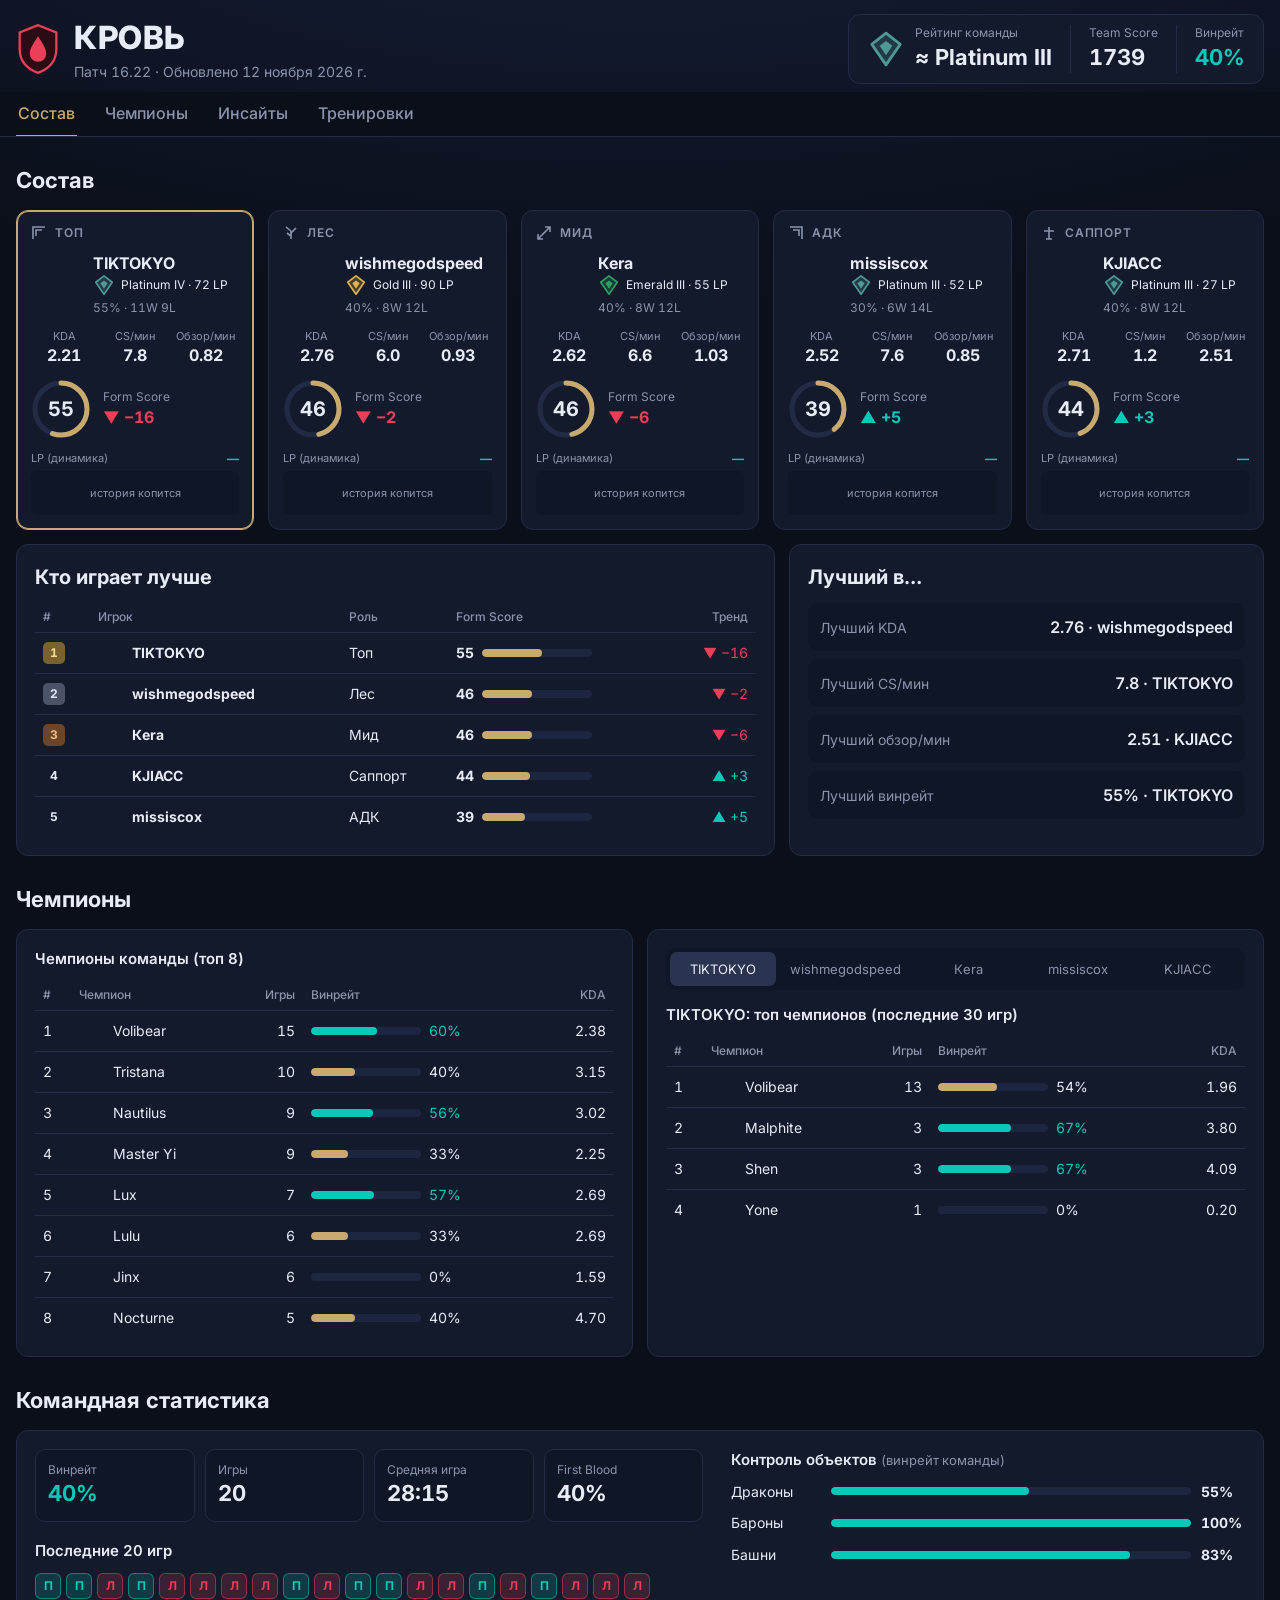
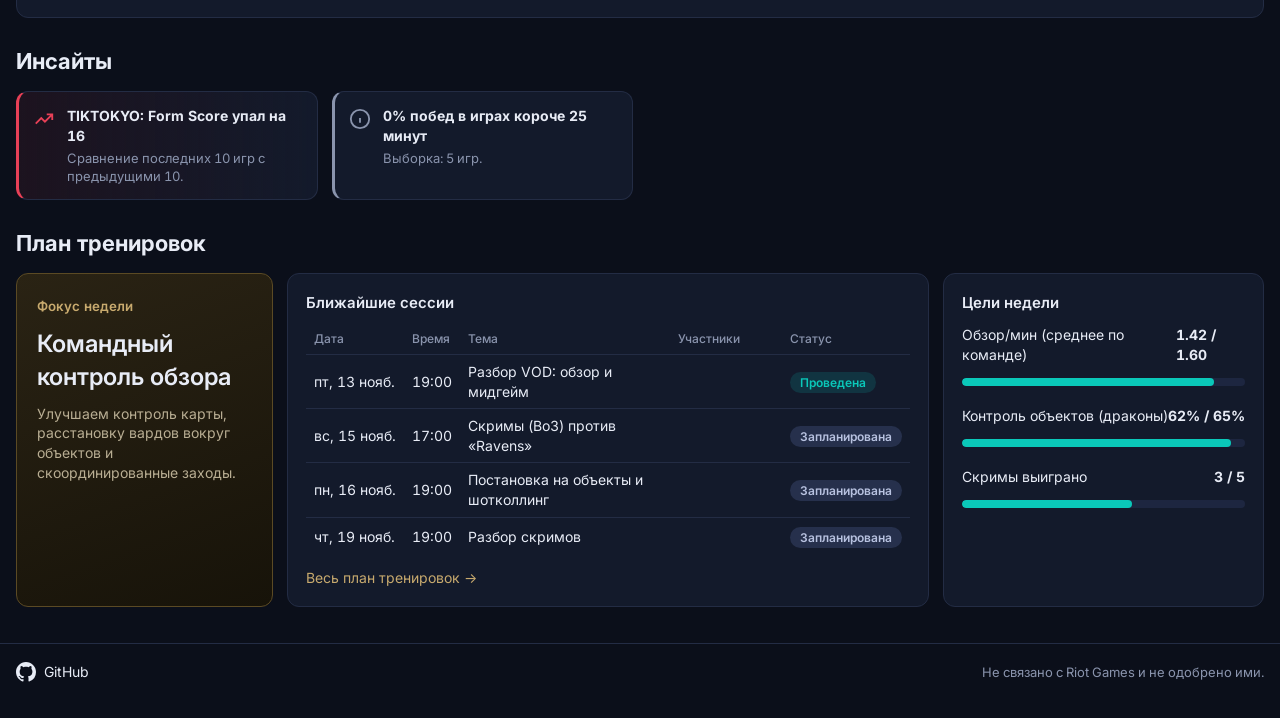
==== index.html @ 1b461cc7 "Дашборд команды КРОВЬ: макет, скрипт Riot API, план тренировок Co-Authored-By: Claude Sonnet 5.5 <no" ====
<!doctype html>
<html lang="ru">
<head>
  <meta charset="utf-8">
  <meta name="viewport" content="width=device-width, initial-scale=1">
  <title>КРОВЬ — LoL Dashboard</title>
  <meta name="description" content="Дашборд команды по League of Legends: рейтинг, чемпионы, инсайты, тренировки.">
  <link rel="preconnect" href="https://fonts.googleapis.com">
  <link rel="stylesheet" href="https://fonts.googleapis.com/css2?family=Inter:wght@400;500;600;700;800&display=swap">
  <link rel="stylesheet" href="style.css">
</head>
<body>
  <header class="top">
    <div class="wrap top-row">
      <div class="brand">
        <svg class="logo" viewBox="0 0 48 56" aria-hidden="true"><path d="M24 2 4 10v18c0 14 9 22 20 26 11-4 20-12 20-26V10z" fill="#2a0d14" stroke="#e84057" stroke-width="2.5"/><path d="M24 14c-5 8-9 13-9 19a9 9 0 0 0 18 0c0-6-4-11-9-19z" fill="#e84057"/></svg>
        <div>
          <h1 id="teamName">КРОВЬ</h1>
          <p class="sub" id="teamSub"></p>
        </div>
      </div>
      <div class="rating" id="teamRating"></div>
    </div>
  </header>
  <div class="navbar">
    <nav class="wrap nav" id="nav">
      <a href="#roster" class="active">Состав</a>
      <a href="#champions">Чемпионы</a>
      <a href="#insights">Инсайты</a>
      <a href="#training">Тренировки</a>
    </nav>
  </div>

  <main class="wrap">
    <section id="roster"><h2>Состав</h2><div class="roster" id="rosterGrid"></div></section>

    <section class="two">
      <div class="card" id="best">
        <h2>Кто играет лучше</h2>
        <div class="table-wrap"><table id="leaderboard"></table></div>
      </div>
      <div class="card" id="bestAt"><h2>Лучший в…</h2><div id="bestAtList"></div></div>
    </section>

    <section id="champions">
      <h2>Чемпионы</h2>
      <div class="two eq">
        <div class="card"><h3>Чемпионы команды (топ 8)</h3><div class="table-wrap"><table id="teamChamps"></table></div></div>
        <div class="card"><div class="tabs" id="playerTabs" role="tablist"></div><h3 id="playerChampsTitle"></h3><div class="table-wrap"><table id="playerChamps"></table></div></div>
      </div>
    </section>

    <section id="stats">
      <h2>Командная статистика</h2>
      <div class="card stats">
        <div>
          <div class="tiles" id="tiles"></div>
          <h3>Последние 20 игр</h3>
          <div class="form" id="formStrip"></div>
        </div>
        <div>
          <h3>Контроль объектов <span class="muted">(винрейт команды)</span></h3>
          <div id="objectives"></div>
        </div>
      </div>
    </section>

    <section id="insights"><h2>Инсайты</h2><div class="insights" id="insightList"></div></section>

    <section id="training">
      <h2>План тренировок</h2>
      <div class="training">
        <div class="focus" id="focus"></div>
        <div class="card"><h3>Ближайшие сессии</h3><div class="table-wrap"><table id="sessions"></table></div><a class="seeall" href="training.html">Весь план тренировок →</a></div>
        <div class="card"><h3>Цели недели</h3><div id="goals"></div></div>
      </div>
    </section>
  </main>

  <footer class="wrap foot">
    <a id="repoLink" href="#" target="_blank" rel="noopener"><svg width="20" height="20" viewBox="0 0 16 16" fill="currentColor" aria-hidden="true"><path d="M8 0C3.58 0 0 3.58 0 8c0 3.54 2.29 6.53 5.47 7.59.4.07.55-.17.55-.38 0-.19-.01-.82-.01-1.49-2.01.37-2.53-.49-2.69-.94-.09-.23-.48-.94-.82-1.13-.28-.15-.68-.52-.01-.53.63-.01 1.08.58 1.23.82.72 1.21 1.87.87 2.33.66.07-.52.28-.87.51-1.07-1.78-.2-3.64-.89-3.64-3.95 0-.87.31-1.59.82-2.15-.08-.2-.36-1.02.08-2.12 0 0 .67-.21 2.2.82.64-.18 1.32-.27 2-.27.68 0 1.36.09 2 .27 1.53-1.04 2.2-.82 2.2-.82.44 1.1.16 1.92.08 2.12.51.56.82 1.27.82 2.15 0 3.07-1.87 3.75-3.65 3.95.29.25.54.73.54 1.48 0 1.07-.01 1.93-.01 2.2 0 .21.15.46.55.38A8.013 8.013 0 0016 8c0-4.42-3.58-8-8-8z"/></svg> GitHub</a>
    <span class="muted">Не связано с Riot Games и не одобрено ими.</span>
    <span class="chip" id="mockChip" hidden>Мок-данные</span>
  </footer>

  <script src="app.js"></script>
</body>
</html>
---- style.css ----
:root{
  --bg:#0b0f1a; --card:#131a2b; --card2:#0f1626; --line:#232c44; --text:#e8ecf6; --muted:#8a94ad;
  --gold:#c8aa6e; --teal:#0ac8b9; --red:#e84057; --blue:#5b7bff;
  --r:12px;
}
*{box-sizing:border-box}
html{scroll-behavior:smooth;scroll-padding-top:64px}
body{margin:0;background:radial-gradient(1200px 500px at 50% -200px,#16203a,transparent),var(--bg);color:var(--text);font-family:Inter,system-ui,sans-serif;font-variant-numeric:tabular-nums;line-height:1.4}
.wrap{max-width:1280px;margin:0 auto;padding:0 16px}
h1,h2,h3{margin:0}
h2{font-size:22px;margin:28px 0 14px}
h3{font-size:15px;margin:0 0 12px;font-weight:600}
.muted{color:var(--muted);font-weight:400;font-size:13px}
.sub{margin:2px 0 0;color:var(--muted);font-size:14px}
.card{background:var(--card);border:1px solid var(--line);border-radius:var(--r);padding:18px}

/* header */
.top{border-bottom:0}
.navbar{position:sticky;top:0;z-index:20;background:rgba(11,15,26,.94);backdrop-filter:blur(8px);border-bottom:1px solid var(--line)}
.top-row{display:flex;align-items:center;justify-content:space-between;gap:16px;padding-top:14px;padding-bottom:8px;flex-wrap:wrap}
.brand{display:flex;align-items:center;gap:14px}
.logo{width:44px;height:52px}
h1{font-size:32px;font-weight:800;letter-spacing:.5px}
.rating{display:flex;align-items:center;gap:18px;background:var(--card);border:1px solid var(--line);border-radius:var(--r);padding:10px 18px}
.rating .rk{display:flex;align-items:center;gap:10px}
.rating small{display:block;color:var(--muted);font-size:12px}
.rating .big{font-size:22px;font-weight:700}
.rating .sep{width:1px;align-self:stretch;background:var(--line)}
.nav{display:flex;gap:26px;padding-bottom:0;overflow-x:auto}
.nav a{color:var(--muted);text-decoration:none;font-weight:500;padding:10px 2px;border-bottom:2px solid transparent;white-space:nowrap}
.nav a:hover{color:var(--text)}
.nav a.active{color:var(--gold);border-color:var(--gold)}

/* roster */
.roster{display:grid;grid-template-columns:repeat(5,1fr);gap:14px}
.pcard{background:var(--card);border:1px solid var(--line);border-radius:var(--r);padding:14px;cursor:pointer;transition:border-color .15s,transform .15s}
.pcard:hover{border-color:#3a4668}
.pcard.sel{border-color:var(--gold);box-shadow:0 0 0 1px var(--gold) inset}
.role{display:flex;align-items:center;gap:8px;color:var(--muted);font-size:12px;letter-spacing:.08em;text-transform:uppercase;font-weight:600;margin-bottom:10px}
.who{display:flex;gap:10px;align-items:center}
.av{width:52px;height:52px;border-radius:10px;background:#1b2440;object-fit:cover;flex:none;border:1px solid var(--line)}
.who b{display:block;font-size:16px;word-break:break-all}
.who b a{color:inherit;text-decoration:none}
.who b a:hover{text-decoration:underline}
.rank{display:flex;align-items:center;gap:6px;font-size:12px;color:var(--text)}
.wr{font-size:12px;color:var(--muted);margin-top:4px}
.mini{display:grid;grid-template-columns:repeat(3,1fr);gap:4px;margin:12px 0;text-align:center}
.mini small{display:block;color:var(--muted);font-size:11px}
.mini b{font-size:16px}
.formrow{display:flex;align-items:center;gap:12px}
.ring{position:relative;width:60px;height:60px;flex:none}
.ring svg{transform:rotate(-90deg)}
.ring span{position:absolute;inset:0;display:grid;place-items:center;font-size:20px;font-weight:700}
.formrow small{display:block;color:var(--muted);font-size:12px}
.up{color:var(--teal)} .down{color:var(--red)}
.lp{display:flex;justify-content:space-between;font-size:11px;color:var(--muted);margin-top:12px}
.lp b{font-size:12px}
.spark{width:100%;height:44px;display:block;margin-top:4px;border-radius:6px;background:var(--card2)}

/* layout */
.two{display:grid;grid-template-columns:1.6fr 1fr;gap:14px;margin-top:14px}
.two.eq{grid-template-columns:1fr 1fr;margin-top:0}
.two .card h2{margin:0 0 12px;font-size:20px}
.table-wrap{overflow-x:auto}
table{width:100%;border-collapse:collapse;font-size:14px}
th{color:var(--muted);font-weight:500;text-align:left;font-size:12px;padding:6px 8px}
td{padding:7px 8px;border-top:1px solid var(--line);white-space:nowrap}
td.num,th.num{text-align:right}
.idx{display:inline-grid;place-items:center;width:22px;height:22px;border-radius:5px;font-size:12px;font-weight:700}
.i1{background:#7a6230;color:#f6d98e}.i2{background:#4b5366;color:#dfe5f3}.i3{background:#6b4527;color:#f0b98a}
.cell{display:flex;align-items:center;gap:8px}
.cell img{width:26px;height:26px;border-radius:6px;background:#1b2440}
.bar{display:inline-block;vertical-align:middle;width:110px;height:8px;border-radius:5px;background:#1d2640;overflow:hidden}
.bar i{display:block;height:100%;border-radius:5px;background:var(--teal)}
.bar.gold i{background:var(--gold)}
.bar.red i{background:var(--red)}
.barcell{display:flex;align-items:center;gap:8px}
.best{display:flex;align-items:center;justify-content:space-between;gap:10px;background:var(--card2);border-radius:10px;padding:10px 12px;margin-bottom:8px}
.best .l{display:flex;align-items:center;gap:10px;color:var(--muted);font-size:14px}
.best .r{display:flex;align-items:center;gap:8px;font-weight:600}
.best img{width:28px;height:28px;border-radius:6px}

/* tabs */
.tabs{display:flex;gap:4px;margin-bottom:14px;overflow-x:auto;background:var(--card2);padding:4px;border-radius:10px}
.tabs button{flex:1;background:none;border:0;color:var(--muted);padding:8px 10px;border-radius:7px;cursor:pointer;font:inherit;font-size:13px;white-space:nowrap}
.tabs button.on{background:#2a3350;color:var(--text)}

/* stats */
.stats{display:grid;grid-template-columns:1.3fr 1fr;gap:28px}
.tiles{display:grid;grid-template-columns:repeat(4,1fr);gap:10px;margin-bottom:18px}
.tile{background:var(--card2);border:1px solid var(--line);border-radius:10px;padding:12px}
.tile small{display:block;color:var(--muted);font-size:12px}
.tile b{font-size:22px}
.form{display:flex;gap:5px;flex-wrap:wrap}
.form span{width:26px;height:26px;border-radius:6px;display:grid;place-items:center;font-size:12px;font-weight:700}
.form .W{background:rgba(10,200,185,.18);color:var(--teal);border:1px solid rgba(10,200,185,.5)}
.form .L{background:rgba(232,64,87,.18);color:var(--red);border:1px solid rgba(232,64,87,.5)}
.obj{display:grid;grid-template-columns:90px 1fr 44px;gap:10px;align-items:center;margin-bottom:12px;font-size:14px}
.obj .bar{width:100%}

/* insights */
.insights{display:grid;grid-template-columns:repeat(4,1fr);gap:14px}
.ins{background:var(--card);border:1px solid var(--line);border-left:3px solid var(--muted);border-radius:var(--r);padding:14px;display:flex;gap:12px}
.ins.good{border-left-color:var(--teal);background:linear-gradient(90deg,rgba(10,200,185,.08),var(--card))}
.ins.bad{border-left-color:var(--red);background:linear-gradient(90deg,rgba(232,64,87,.08),var(--card))}
.ins svg{flex:none;width:22px;height:22px;margin-top:2px}
.ins.good svg{color:var(--teal)}.ins.bad svg{color:var(--red)}.ins.neutral svg{color:var(--muted)}
.ins b{display:block;font-size:14px;margin-bottom:4px}
.ins p{margin:0;font-size:13px;color:var(--muted)}

/* training */
.training{display:grid;grid-template-columns:.8fr 2fr 1fr;gap:14px}
#sessions td:nth-child(3){white-space:normal;min-width:160px}
.focus{border:1px solid #5b4a24;background:linear-gradient(160deg,#2a2314,#171309);border-radius:var(--r);padding:20px}
.focus small{color:var(--gold);font-weight:600}
.focus h3{font-size:24px;margin:10px 0}
.focus p{margin:0;color:#b9ae93;font-size:14px}
.avs{display:flex}
.avs img{width:24px;height:24px;border-radius:50%;border:2px solid var(--card);margin-left:-6px;background:#1b2440}
.avs img:first-child{margin-left:0}
.status{padding:3px 10px;border-radius:999px;font-size:12px;font-weight:600}
.status.done{background:rgba(10,200,185,.15);color:var(--teal)}
.status.planned{background:#26304c;color:#b8c2e0}
.goal{margin-bottom:16px;font-size:14px}
.goal .row{display:flex;justify-content:space-between;margin-bottom:6px}
.goal .bar{width:100%}

.foot{display:flex;align-items:center;justify-content:space-between;gap:12px;flex-wrap:wrap;margin:36px auto;padding-top:18px;border-top:1px solid var(--line);font-size:14px}
.foot a{color:var(--text);text-decoration:none;display:flex;gap:8px;align-items:center}
.chip{border:1px solid var(--line);border-radius:8px;padding:6px 12px;color:var(--muted);font-size:13px}

@media (max-width:1100px){
  .roster{grid-template-columns:repeat(3,1fr)}
  .insights{grid-template-columns:repeat(2,1fr)}
  .training{grid-template-columns:1fr 1fr}
  .focus{grid-column:1/-1}
}
@media (max-width:860px){
  .two,.two.eq,.stats{grid-template-columns:1fr}
  .stats{gap:18px}
}
@media (max-width:640px){
  h1{font-size:26px}
  .roster{display:flex;overflow-x:auto;scroll-snap-type:x mandatory;gap:12px;margin:0 -16px;padding:0 16px 8px}
  .pcard{flex:0 0 78%;scroll-snap-align:start}
  .tiles{grid-template-columns:repeat(2,1fr)}
  .insights,.training{grid-template-columns:1fr}
  .rating{width:100%;justify-content:space-between;gap:10px;padding:10px 12px}
  .rating .big{font-size:18px}
  .bar{width:70px}
  .foot{flex-direction:column;align-items:flex-start}
}

.two>*,.stats>*,.training>*{min-width:0}

/* training page */
.back{color:var(--muted);text-decoration:none;font-size:14px}
.back:hover{color:var(--text)}
.training.tp{grid-template-columns:1fr 1fr}
.sess{display:grid;grid-template-columns:repeat(auto-fill,minmax(320px,1fr));gap:14px}
.scard{display:flex;gap:14px;background:var(--card);border:1px solid var(--line);border-radius:var(--r);padding:16px}
.scard.planned{border-left:3px solid var(--gold)}
.scard.done{opacity:.85}
.sdate{flex:none;width:86px;font-size:13px;color:var(--muted)}
.sdate b{display:block;color:var(--text);font-size:14px}
.sbody{flex:1;min-width:0}
.shead{display:flex;justify-content:space-between;gap:8px;margin-bottom:6px}
.stype{color:var(--gold);font-size:12px;font-weight:600;text-transform:uppercase;letter-spacing:.06em}
.sbody h3{font-size:16px;margin-bottom:6px}
.sbody p{margin:0 0 10px;color:var(--muted);font-size:13px}
.seeall{display:inline-block;margin-top:12px;color:var(--gold);text-decoration:none;font-size:14px}
@media (max-width:860px){.training.tp{grid-template-columns:1fr}}

.spark.empty{display:grid;place-items:center;color:var(--muted);font-size:11px}
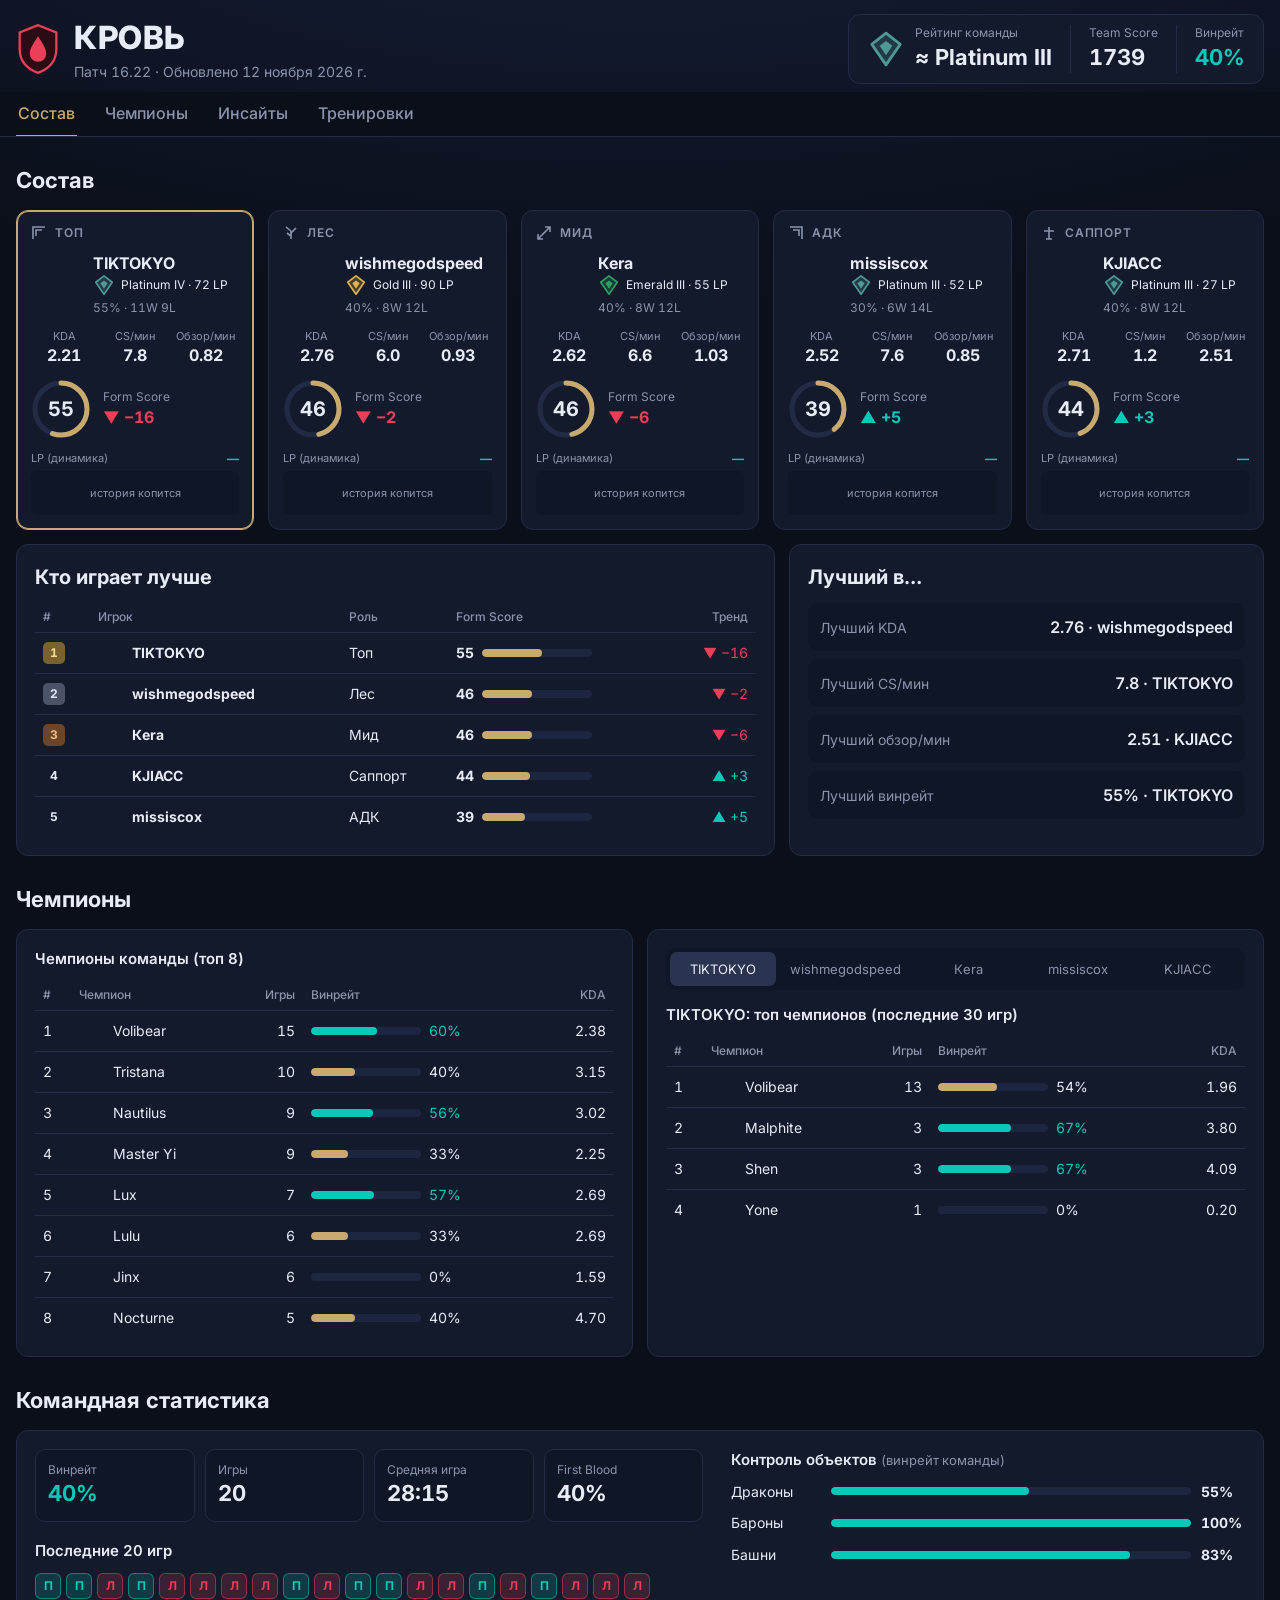
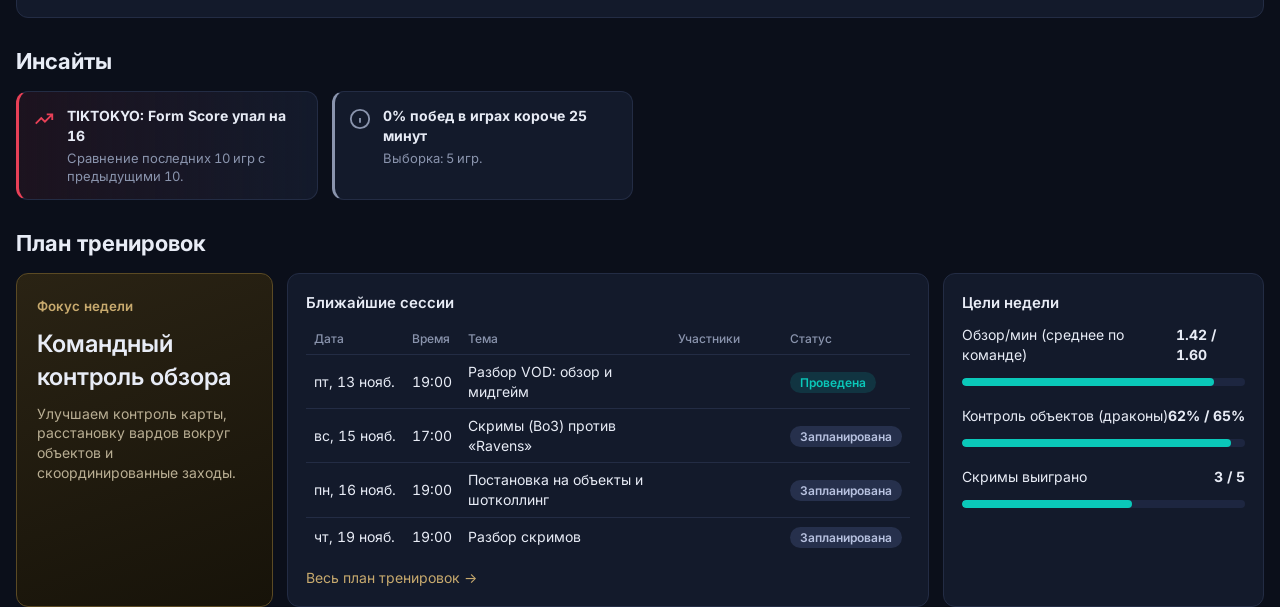
==== commit 51f30dee: "Убран подвал со страниц Co-Authored-By: Claude Sonnet 5.5 <noreply@anthropic.com>" ====
--- a/index.html
+++ b/index.html
@@ -77,11 +77,6 @@
     </section>
   </main>
 
-  <footer class="wrap foot">
-    <a id="repoLink" href="#" target="_blank" rel="noopener"><svg width="20" height="20" viewBox="0 0 16 16" fill="currentColor" aria-hidden="true"><path d="M8 0C3.58 0 0 3.58 0 8c0 3.54 2.29 6.53 5.47 7.59.4.07.55-.17.55-.38 0-.19-.01-.82-.01-1.49-2.01.37-2.53-.49-2.69-.94-.09-.23-.48-.94-.82-1.13-.28-.15-.68-.52-.01-.53.63-.01 1.08.58 1.23.82.72 1.21 1.87.87 2.33.66.07-.52.28-.87.51-1.07-1.78-.2-3.64-.89-3.64-3.95 0-.87.31-1.59.82-2.15-.08-.2-.36-1.02.08-2.12 0 0 .67-.21 2.2.82.64-.18 1.32-.27 2-.27.68 0 1.36.09 2 .27 1.53-1.04 2.2-.82 2.2-.82.44 1.1.16 1.92.08 2.12.51.56.82 1.27.82 2.15 0 3.07-1.87 3.75-3.65 3.95.29.25.54.73.54 1.48 0 1.07-.01 1.93-.01 2.2 0 .21.15.46.55.38A8.013 8.013 0 0016 8c0-4.42-3.58-8-8-8z"/></svg> GitHub</a>
-    <span class="muted">Не связано с Riot Games и не одобрено ими.</span>
-    <span class="chip" id="mockChip" hidden>Мок-данные</span>
-  </footer>
 
   <script src="app.js"></script>
 </body>
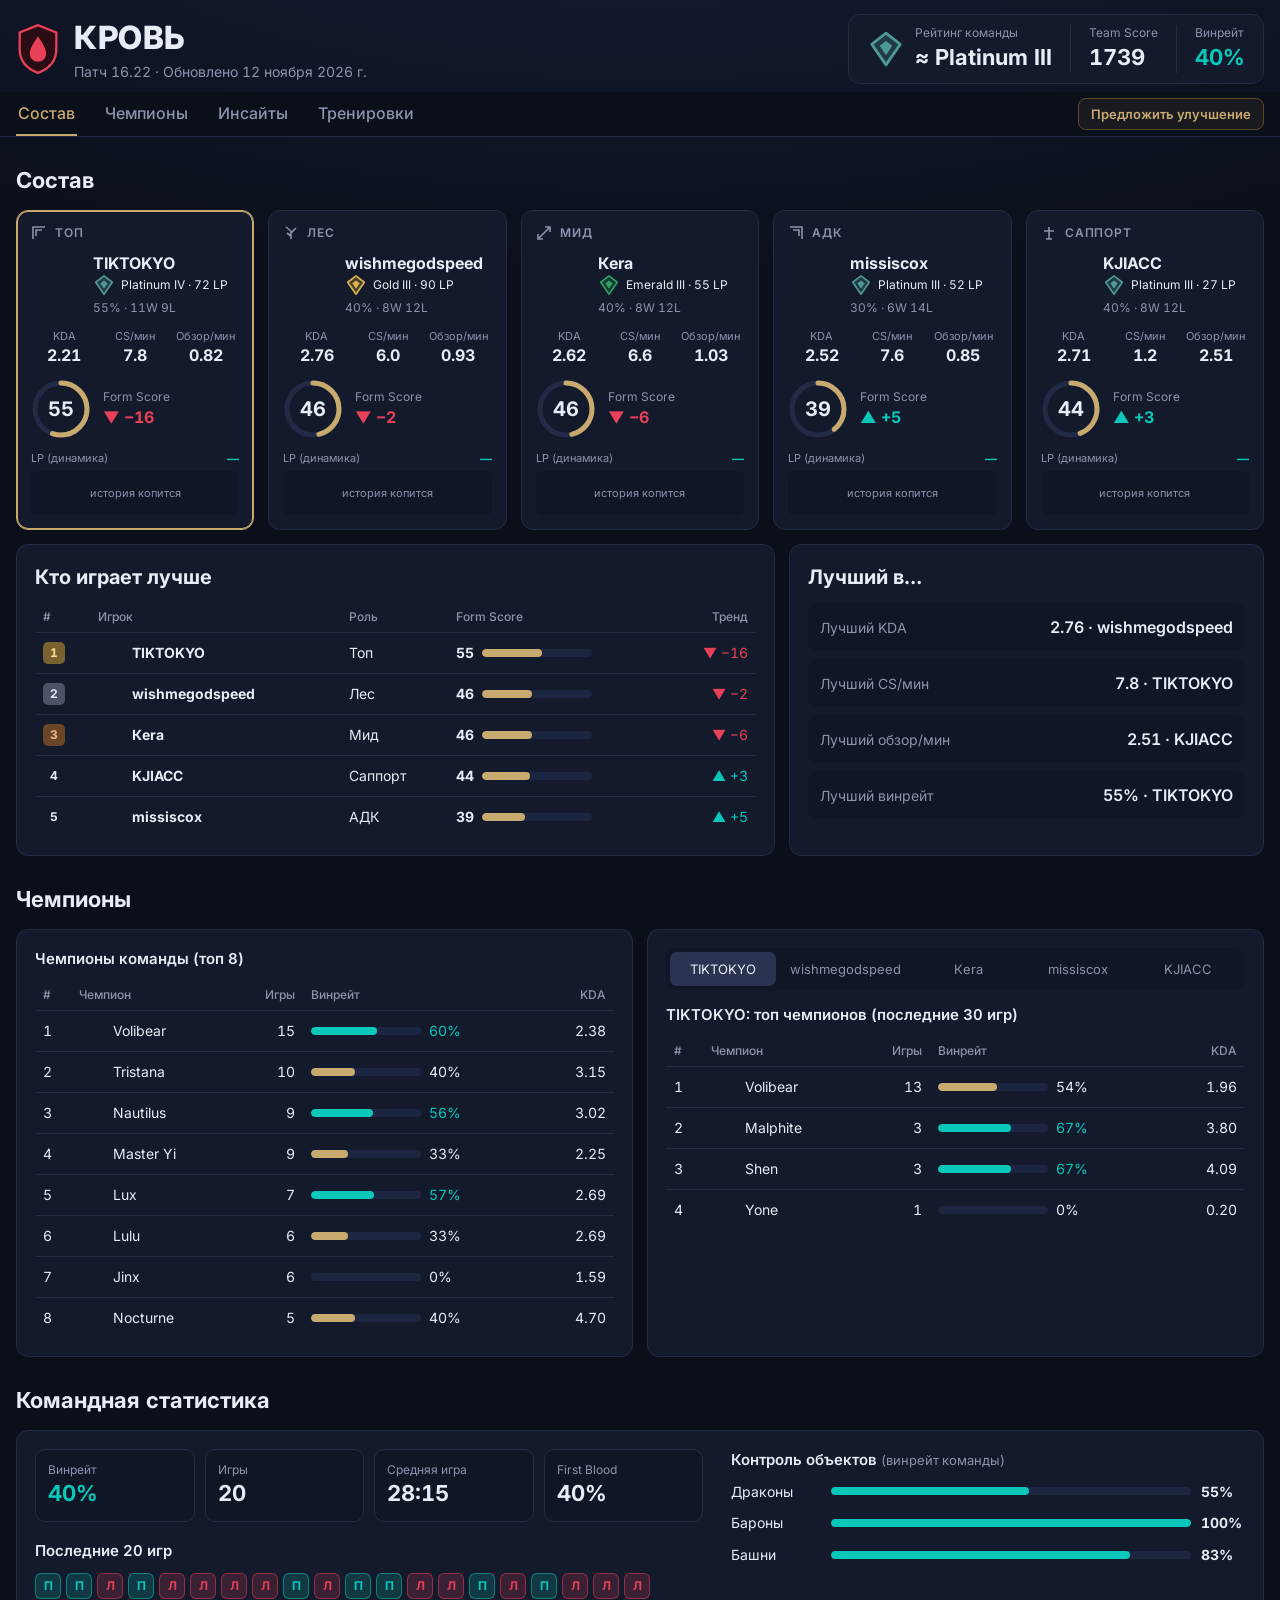
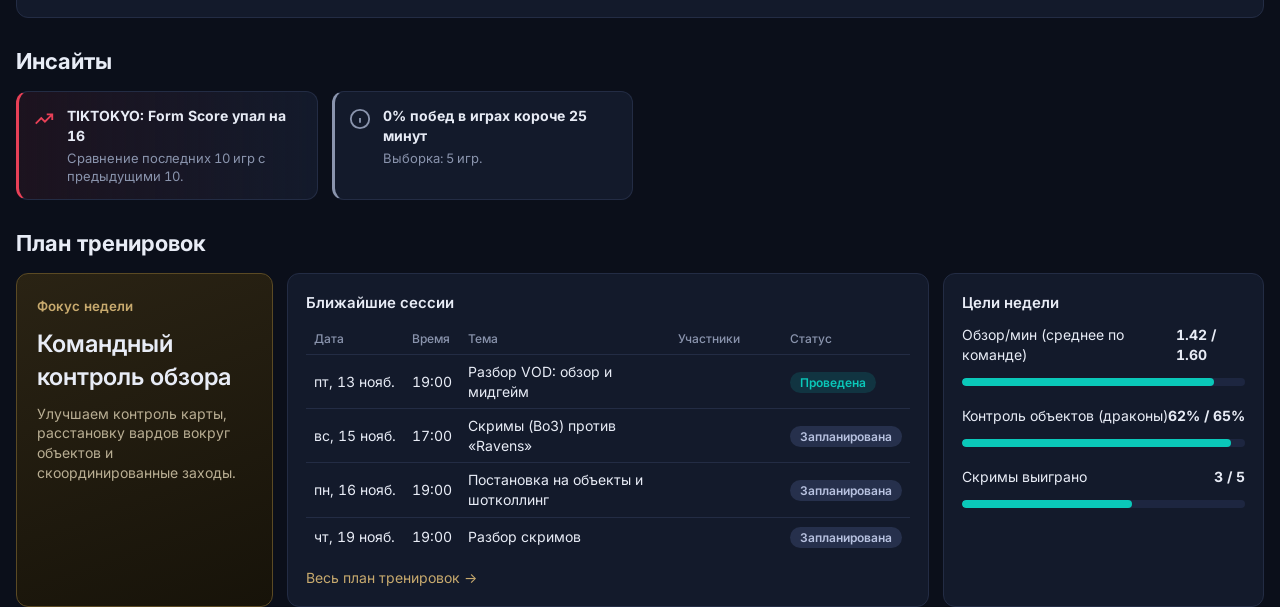
==== commit 326753dc: "Ссылка «Предложить улучшение» на форму предложений Co-Authored-By: Claude Sonnet 5.5 <noreply@anthro" ====
--- a/index.html
+++ b/index.html
@@ -23,12 +23,15 @@
     </div>
   </header>
   <div class="navbar">
-    <nav class="wrap nav" id="nav">
+    <div class="wrap navrow">
+    <nav class="nav" id="nav">
       <a href="#roster" class="active">Состав</a>
       <a href="#champions">Чемпионы</a>
       <a href="#insights">Инсайты</a>
       <a href="#training">Тренировки</a>
     </nav>
+    <a class="cta" href="https://docs.google.com/forms/d/e/1FAIpQLSdPCbQIXbLGoPQH2pjnCEnYtO3VKyBLyV8HiTt50E5QpP1sCw/viewform" target="_blank" rel="noopener">Предложить<span class="long"> улучшение</span></a>
+    </div>
   </div>
 
   <main class="wrap">
--- a/style.css
+++ b/style.css
@@ -172,3 +172,11 @@
 @media (max-width:860px){.training.tp{grid-template-columns:1fr}}
 
 .spark.empty{display:grid;place-items:center;color:var(--muted);font-size:11px}
+
+/* ссылка на форму предложений */
+.navrow{display:flex;align-items:center;justify-content:space-between;gap:16px}
+.navrow .nav{min-width:0;flex:1}
+.cta{flex:none;color:var(--gold);border:1px solid #5b4a24;border-radius:8px;padding:6px 12px;font-size:13px;font-weight:600;text-decoration:none;white-space:nowrap;background:rgba(200,170,110,.08)}
+.cta:hover{background:rgba(200,170,110,.18)}
+.toplinks{display:flex;align-items:center;gap:16px}
+@media (max-width:640px){.cta .long{display:none}.toplinks{gap:10px}}
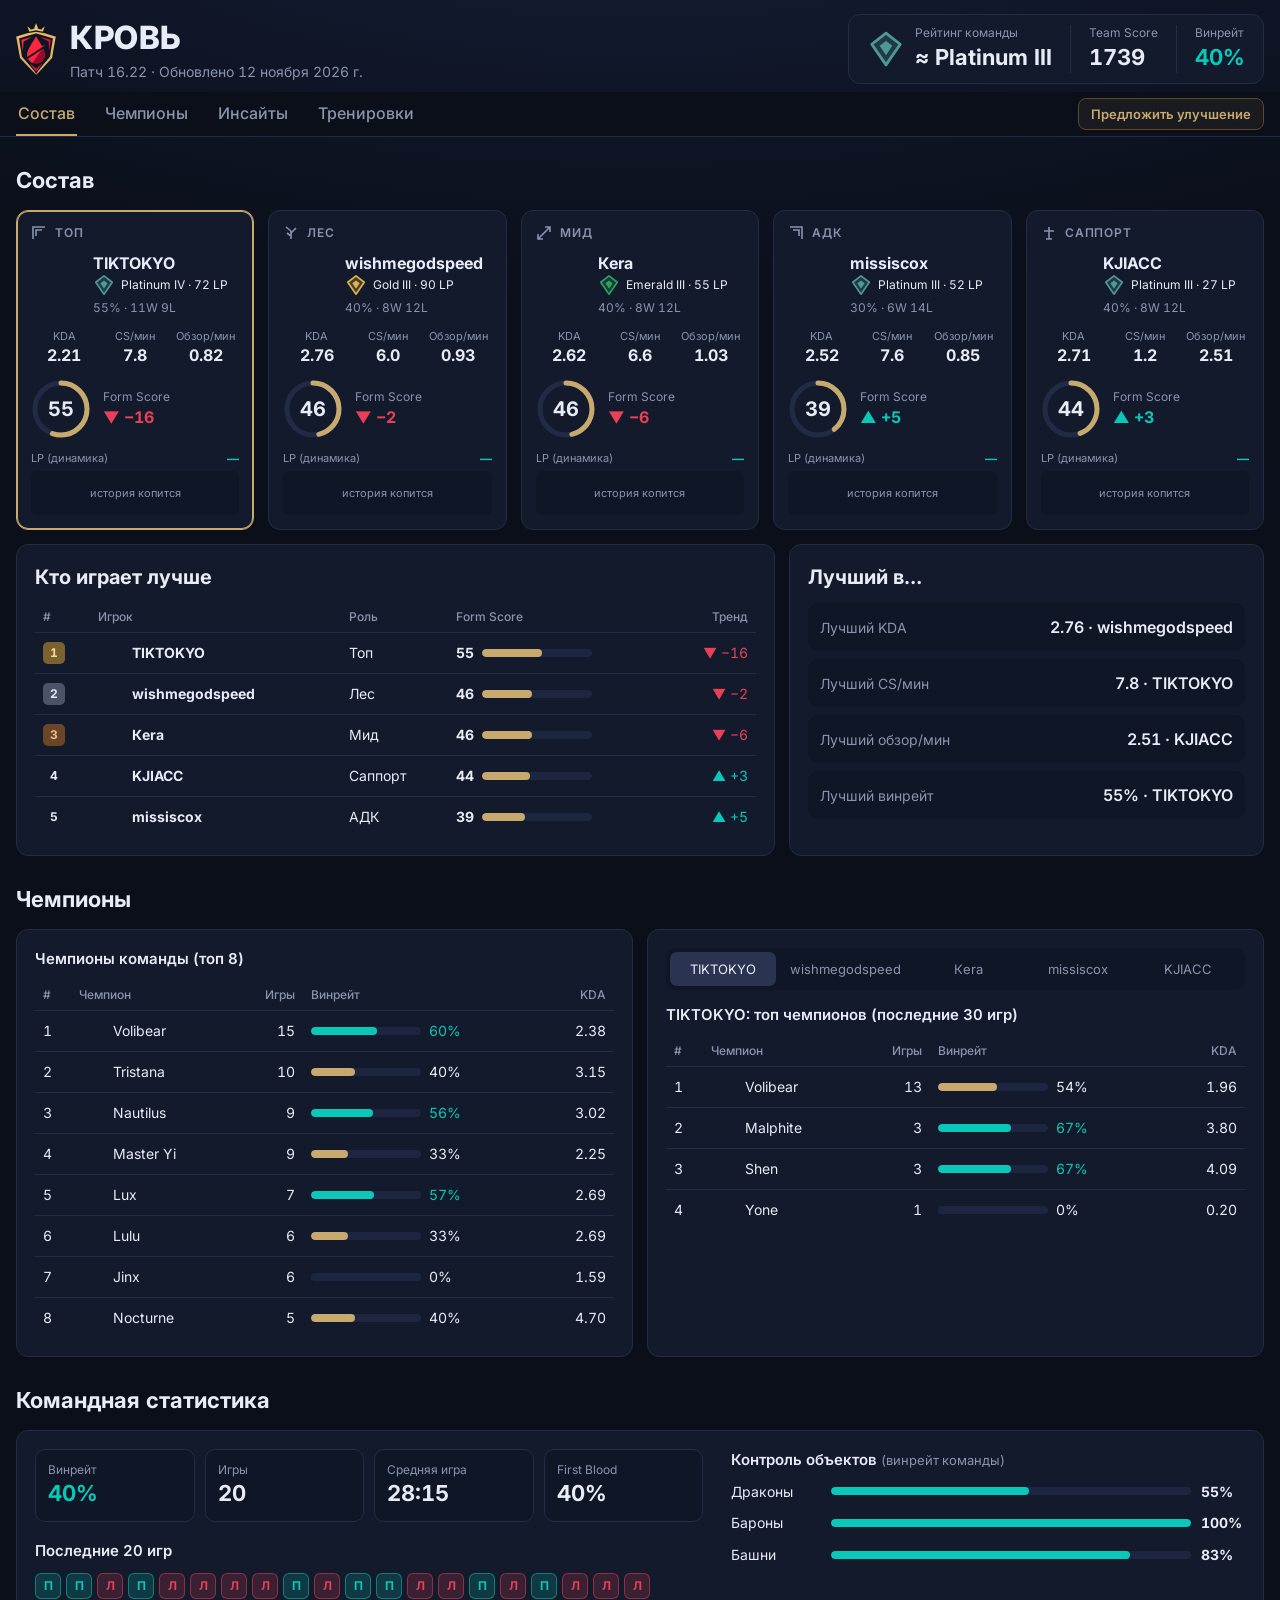
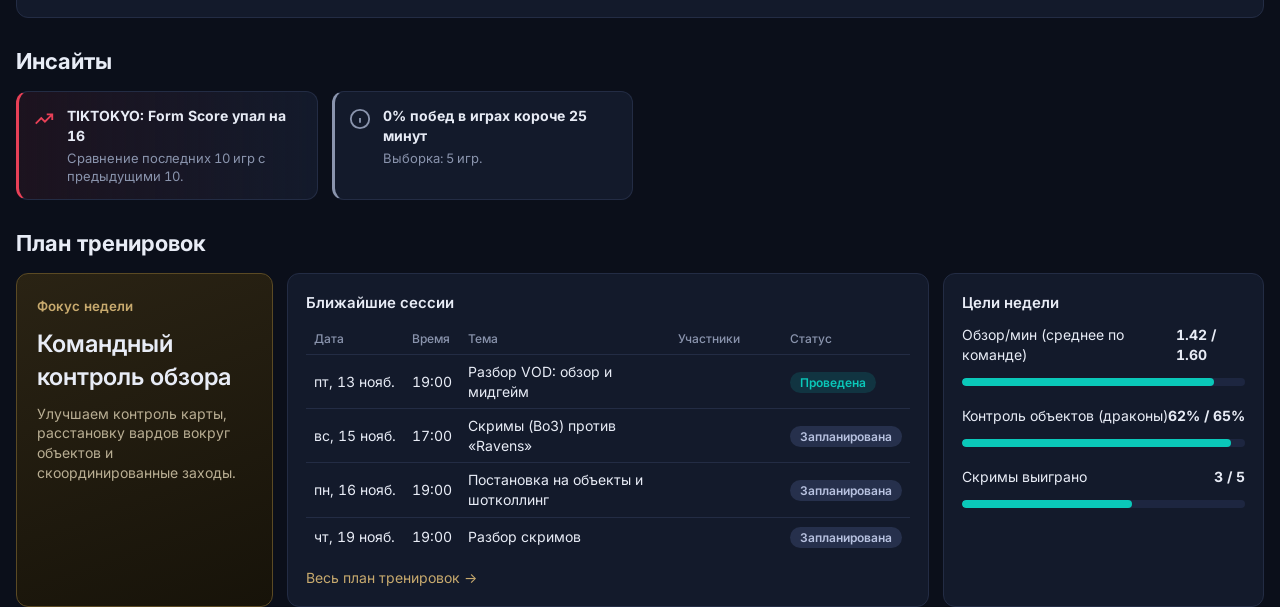
==== commit 2dcdc789: "Логотип, фавикон и превью для шаринга Co-Authored-By: Claude Sonnet 5.5 <noreply@anthropic.com>" ====
--- a/index.html
+++ b/index.html
@@ -5,6 +5,23 @@
   <meta name="viewport" content="width=device-width, initial-scale=1">
   <title>КРОВЬ — LoL Dashboard</title>
   <meta name="description" content="Дашборд команды по League of Legends: рейтинг, чемпионы, инсайты, тренировки.">
+  <meta name="theme-color" content="#0b0f1a">
+  <link rel="icon" href="assets/favicon.ico" sizes="any">
+  <link rel="icon" type="image/png" sizes="32x32" href="assets/favicon-32.png">
+  <link rel="icon" type="image/png" sizes="16x16" href="assets/favicon-16.png">
+  <link rel="apple-touch-icon" href="assets/apple-touch-icon.png">
+  <meta property="og:type" content="website">
+  <meta property="og:site_name" content="КРОВЬ">
+  <meta property="og:title" content="КРОВЬ — дашборд команды по League of Legends">
+  <meta property="og:description" content="Рейтинг игроков и команды, чемпионы, инсайты и план тренировок.">
+  <meta property="og:url" content="https://ilyatseitlin.github.io/lol-dashboard/">
+  <meta property="og:image" content="https://ilyatseitlin.github.io/lol-dashboard/assets/og.png">
+  <meta property="og:image:width" content="1200">
+  <meta property="og:image:height" content="630">
+  <meta name="twitter:card" content="summary_large_image">
+  <meta name="twitter:title" content="КРОВЬ — дашборд команды по League of Legends">
+  <meta name="twitter:description" content="Рейтинг игроков и команды, чемпионы, инсайты и план тренировок.">
+  <meta name="twitter:image" content="https://ilyatseitlin.github.io/lol-dashboard/assets/og.png">
   <link rel="preconnect" href="https://fonts.googleapis.com">
   <link rel="stylesheet" href="https://fonts.googleapis.com/css2?family=Inter:wght@400;500;600;700;800&display=swap">
   <link rel="stylesheet" href="style.css">
@@ -13,7 +30,7 @@
   <header class="top">
     <div class="wrap top-row">
       <div class="brand">
-        <svg class="logo" viewBox="0 0 48 56" aria-hidden="true"><path d="M24 2 4 10v18c0 14 9 22 20 26 11-4 20-12 20-26V10z" fill="#2a0d14" stroke="#e84057" stroke-width="2.5"/><path d="M24 14c-5 8-9 13-9 19a9 9 0 0 0 18 0c0-6-4-11-9-19z" fill="#e84057"/></svg>
+        <img class="logo" src="assets/logo.png" alt="КРОВЬ" width="40" height="52">
         <div>
           <h1 id="teamName">КРОВЬ</h1>
           <p class="sub" id="teamSub"></p>
--- a/style.css
+++ b/style.css
@@ -19,7 +19,7 @@
 .navbar{position:sticky;top:0;z-index:20;background:rgba(11,15,26,.94);backdrop-filter:blur(8px);border-bottom:1px solid var(--line)}
 .top-row{display:flex;align-items:center;justify-content:space-between;gap:16px;padding-top:14px;padding-bottom:8px;flex-wrap:wrap}
 .brand{display:flex;align-items:center;gap:14px}
-.logo{width:44px;height:52px}
+.logo{width:auto;height:52px}
 h1{font-size:32px;font-weight:800;letter-spacing:.5px}
 .rating{display:flex;align-items:center;gap:18px;background:var(--card);border:1px solid var(--line);border-radius:var(--r);padding:10px 18px}
 .rating .rk{display:flex;align-items:center;gap:10px}
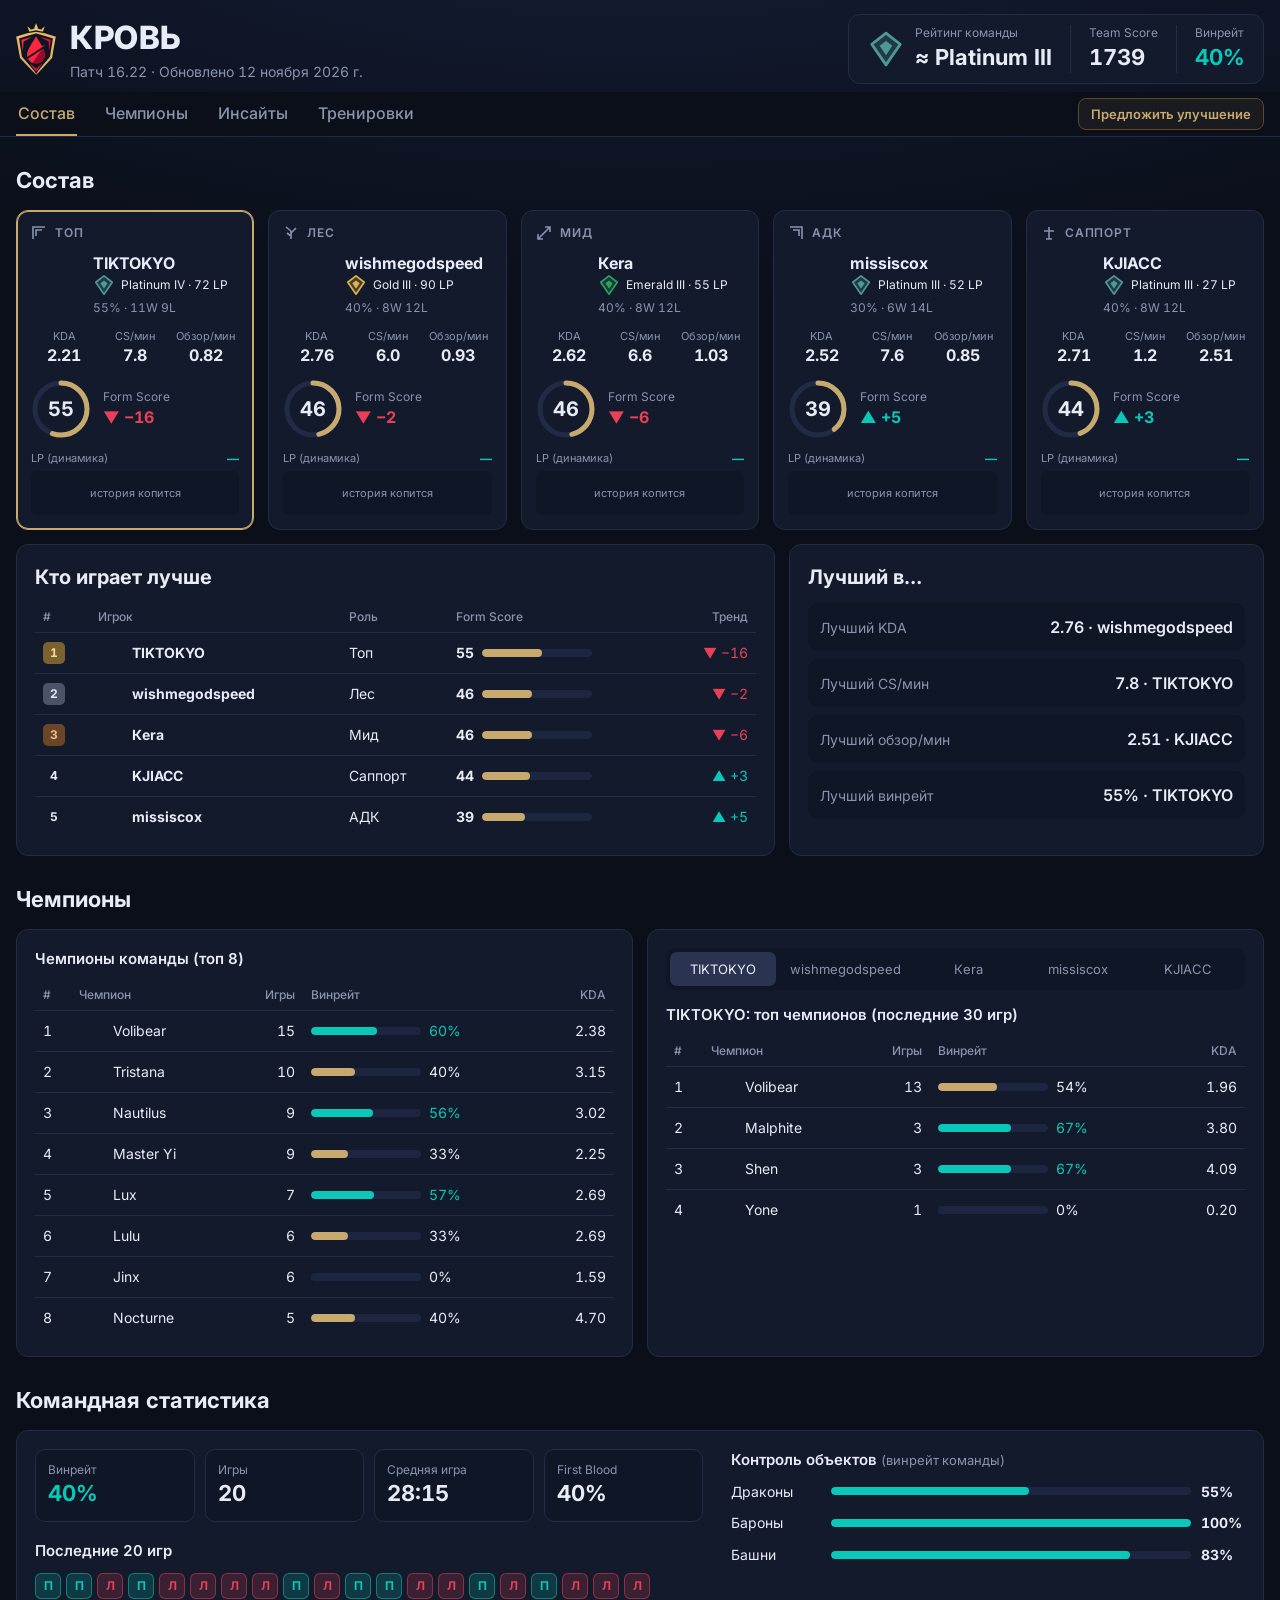
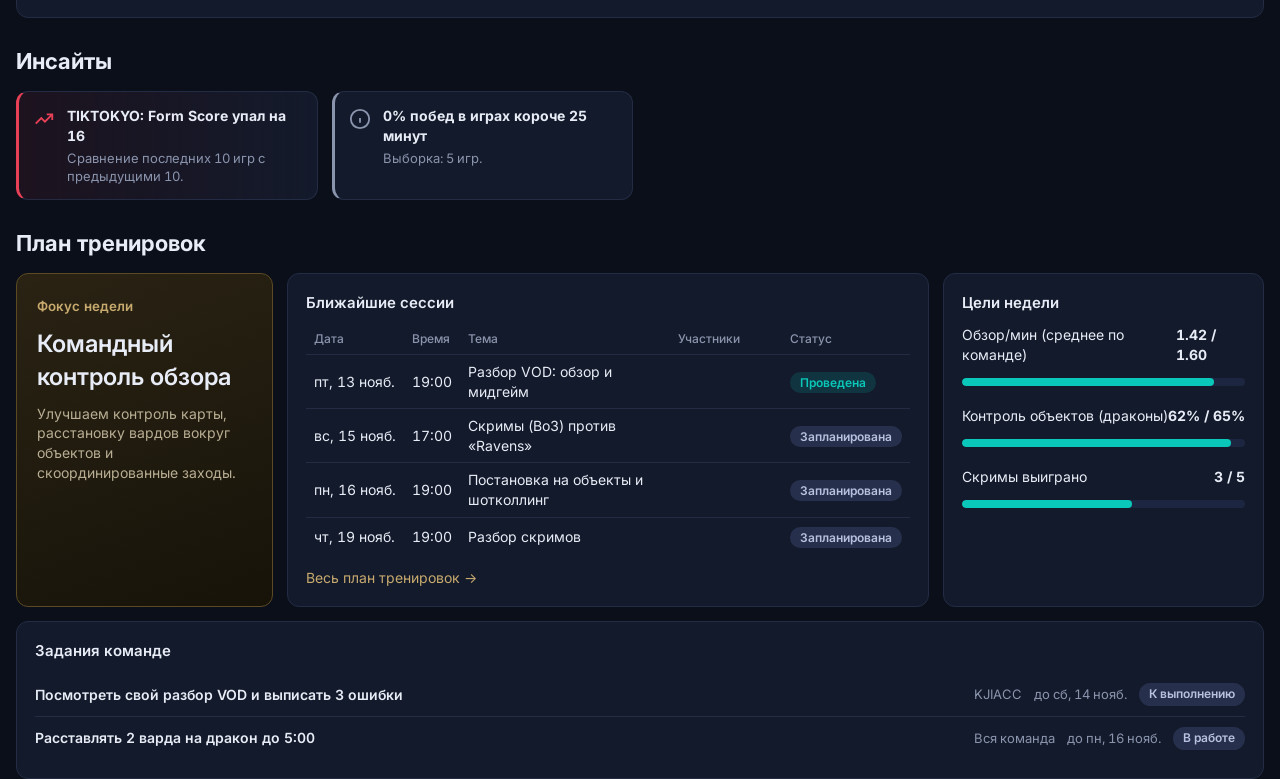
==== commit f33512ca: "Блок «Задания команде» на сайте Co-Authored-By: Claude Sonnet 5.5 <noreply@anthropic.com>" ====
--- a/index.html
+++ b/index.html
@@ -94,6 +94,7 @@
         <div class="card"><h3>Ближайшие сессии</h3><div class="table-wrap"><table id="sessions"></table></div><a class="seeall" href="training.html">Весь план тренировок →</a></div>
         <div class="card"><h3>Цели недели</h3><div id="goals"></div></div>
       </div>
+      <div class="card tasks-card" id="tasksCard" hidden><h3>Задания команде</h3><div id="tasks"></div></div>
     </section>
   </main>
 
--- a/style.css
+++ b/style.css
@@ -180,3 +180,12 @@
 .cta:hover{background:rgba(200,170,110,.18)}
 .toplinks{display:flex;align-items:center;gap:16px}
 @media (max-width:640px){.cta .long{display:none}.toplinks{gap:10px}}
+
+/* задания команде */
+.tasks-card{margin-top:14px}
+.trow{display:flex;justify-content:space-between;align-items:center;gap:12px;padding:10px 0;border-top:1px solid var(--line)}
+.trow:first-child{border-top:0}
+.trow.done{opacity:.6}
+.tmain{min-width:0}.tmain b{display:block;font-size:14px;font-weight:600}.tmain .muted{display:block}
+.tmeta{display:flex;align-items:center;gap:12px;flex:none;color:var(--muted);font-size:13px;flex-wrap:wrap;justify-content:flex-end}
+@media (max-width:640px){.trow{flex-direction:column;align-items:flex-start}.tmeta{justify-content:flex-start}}
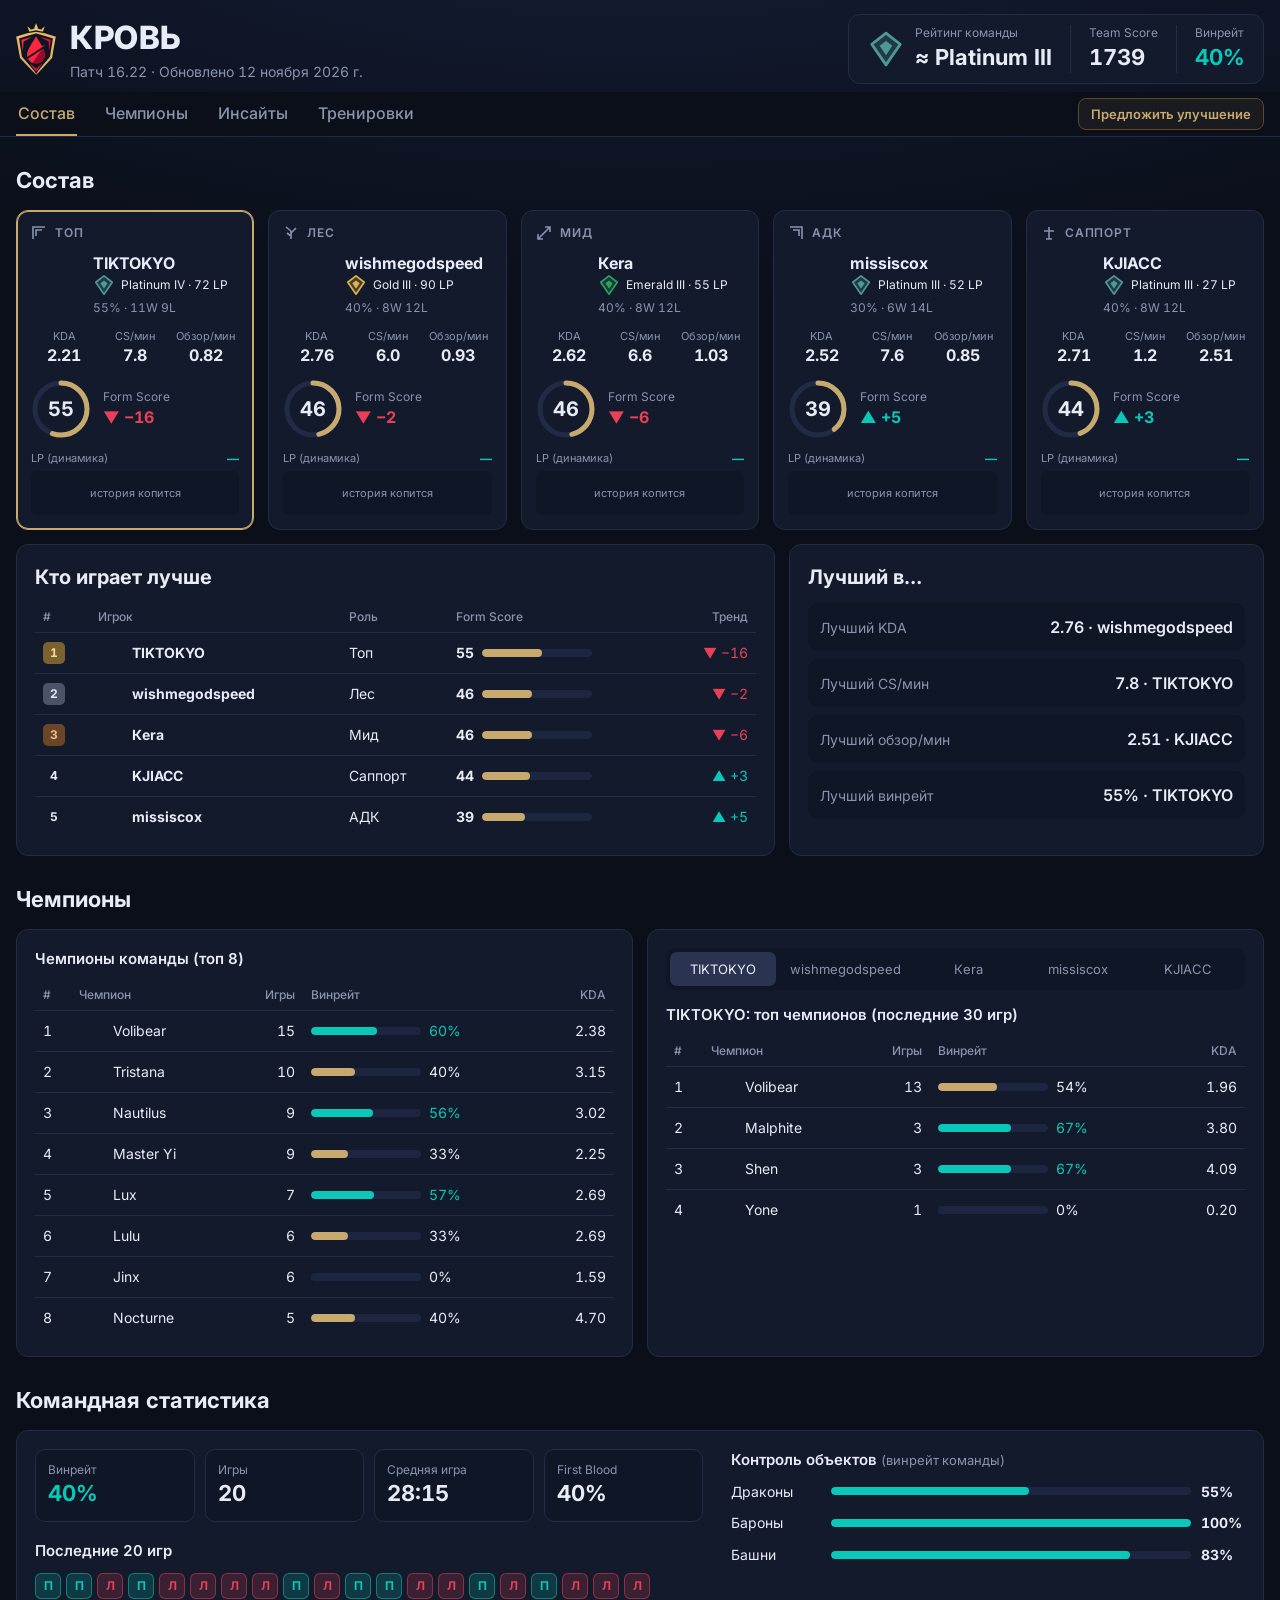
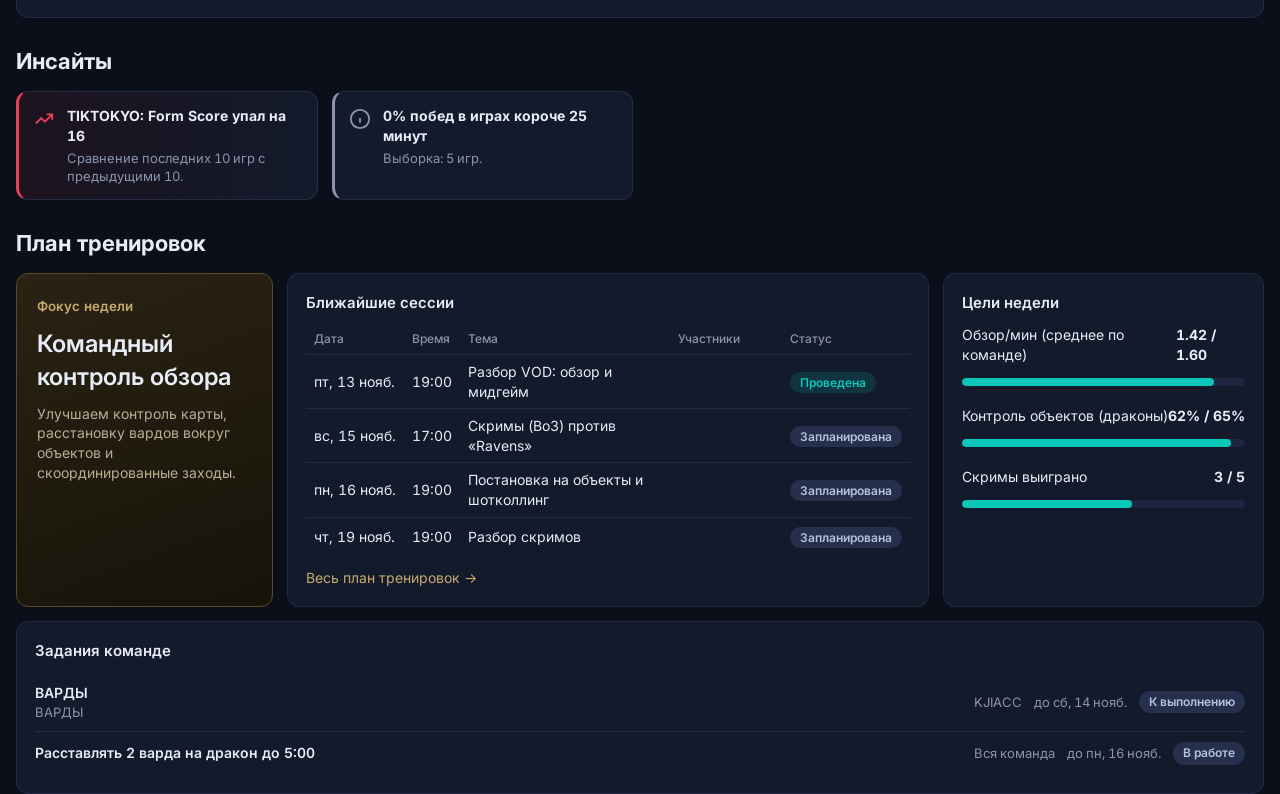
==== commit 74dc15ef: "Адреса превью и шаринга: lol.tseitl.in Co-Authored-By: Claude Sonnet 5.5 <noreply@anthropic.com>" ====
--- a/index.html
+++ b/index.html
@@ -14,14 +14,14 @@
   <meta property="og:site_name" content="КРОВЬ">
   <meta property="og:title" content="КРОВЬ — дашборд команды по League of Legends">
   <meta property="og:description" content="Рейтинг игроков и команды, чемпионы, инсайты и план тренировок.">
-  <meta property="og:url" content="https://ilyatseitlin.github.io/lol-dashboard/">
-  <meta property="og:image" content="https://ilyatseitlin.github.io/lol-dashboard/assets/og.png">
+  <meta property="og:url" content="https://lol.tseitl.in/">
+  <meta property="og:image" content="https://lol.tseitl.in/assets/og.png">
   <meta property="og:image:width" content="1200">
   <meta property="og:image:height" content="630">
   <meta name="twitter:card" content="summary_large_image">
   <meta name="twitter:title" content="КРОВЬ — дашборд команды по League of Legends">
   <meta name="twitter:description" content="Рейтинг игроков и команды, чемпионы, инсайты и план тренировок.">
-  <meta name="twitter:image" content="https://ilyatseitlin.github.io/lol-dashboard/assets/og.png">
+  <meta name="twitter:image" content="https://lol.tseitl.in/assets/og.png">
   <link rel="preconnect" href="https://fonts.googleapis.com">
   <link rel="stylesheet" href="https://fonts.googleapis.com/css2?family=Inter:wght@400;500;600;700;800&display=swap">
   <link rel="stylesheet" href="style.css">
